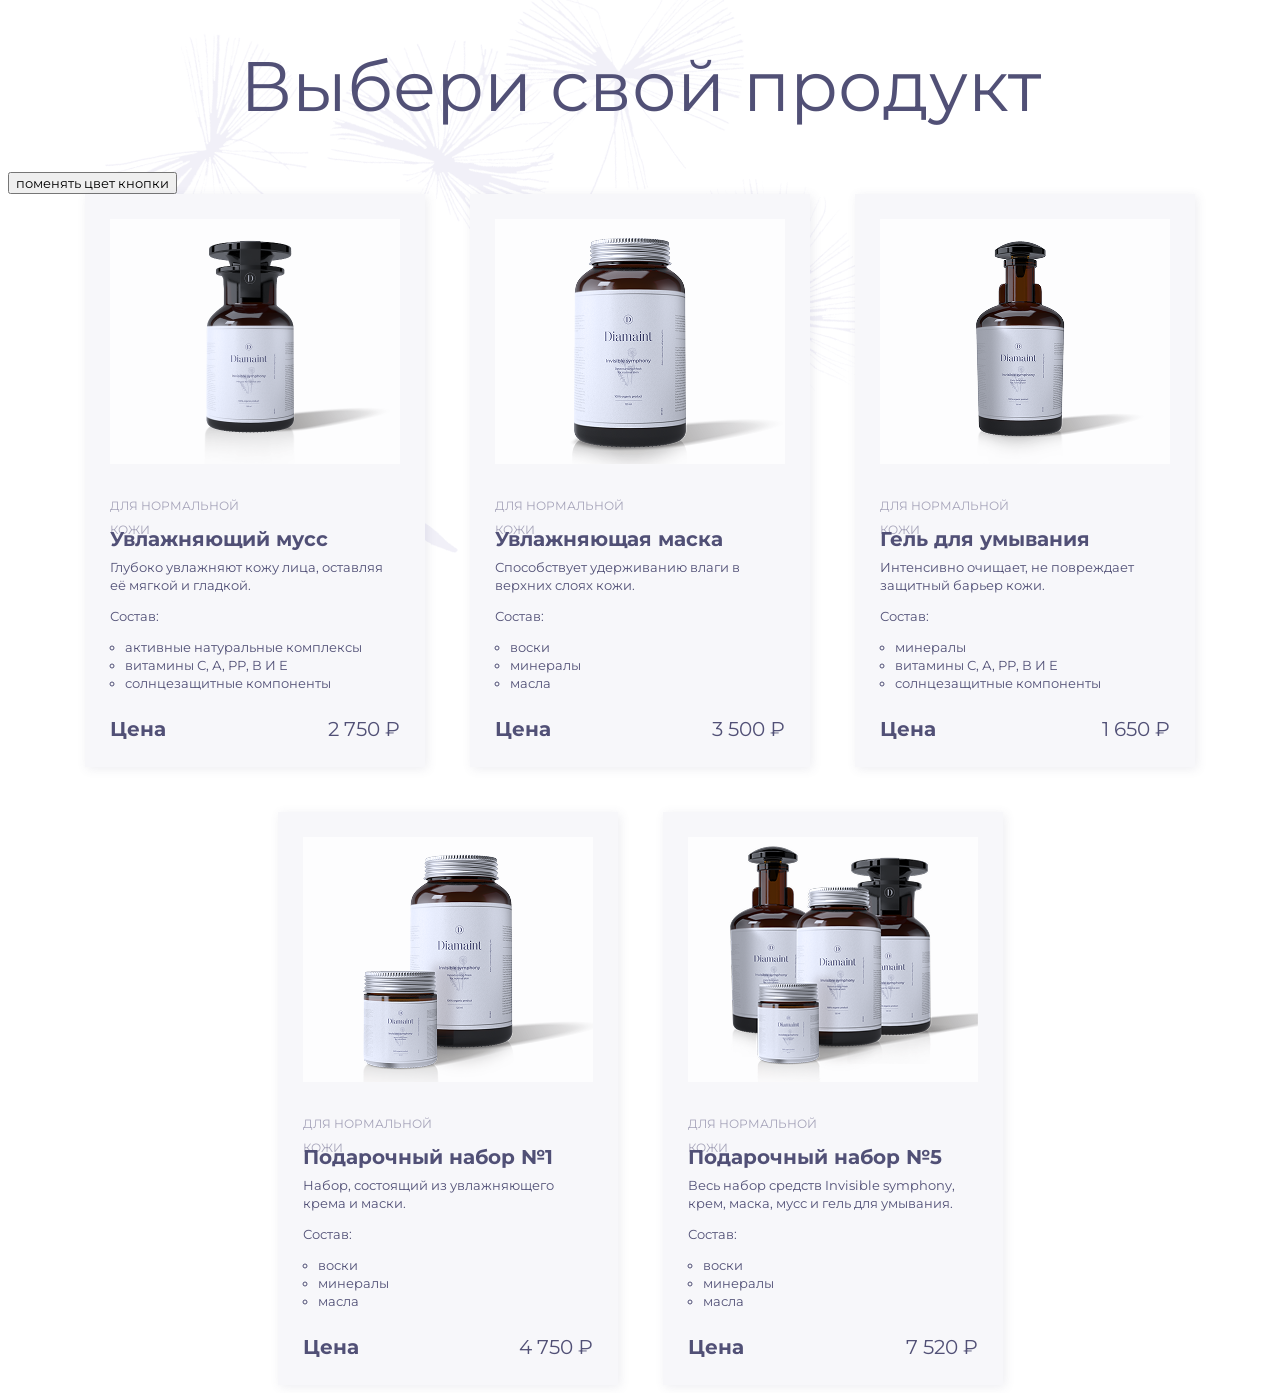
==== index.html @ d0bd5345 "fixed arrays" ====
<!DOCTYPE html>
<html lang="en">
<head>
  <meta charset="UTF-8">
  <meta name="viewport" content="width=device-width, initial-scale=1.0">
  <link rel="preconnect" href="https://fonts.googleapis.com">
  <link rel="preconnect" href="https://fonts.gstatic.com" crossorigin>
  <link href="https://fonts.googleapis.com/css2?family=Montserrat:ital,wght@0,100..900;1,100..900&display=swap" rel="stylesheet">
  <link rel="stylesheet" href="style/style.css">
  <title>Document</title>
</head>
<body style="font-family: Montserrat;">
  <div class="bg-main"></div>
  <main>
    <h1 class="main-title">Выбери свой продукт</h1>
    <button id="color-btn">поменять цвет кнопки</button>
    <div class="product-card-wrapper">
      <section class="product-card">
          <img src="/images/moisturizing-mousse.png" alt="Увлажняющий мусс" class="product-card__img" width="290" height="245">  
          <p class="product-card__for-skin">для нормальной кожи</p>
          <h3 class="product-card__title">Увлажняющий мусс</h3>
          <p class="product-card__descr">Глубоко увлажняют кожу лица, оставляя её мягкой и гладкой.</p>
          <span class="product-card__text">Состав:</span>
          <ul class="product-card__composition">
            <li class="product-card__item" type="circle">активные натуральные комплексы</li>
            <li class="product-card__item" type="circle">витамины С, А, РР, В И Е</li>
            <li class="product-card__item" type="circle">солнцезащитные компоненты</li>
          </ul>
          <div class="product-card__price-wrapper">
            <span class="product-card__price-text">Цена</span>
            <span class="product-card__price">2 750 &#8381</span>
        </div>
      </section> 
      <section class="product-card">
          <img src="/images/moisturizing-mask.png" alt="Увлажняющая маска" class="product-card__img" width="290" height="245">  
          <p class="product-card__for-skin">для нормальной кожи</p>
          <h3 class="product-card__title">Увлажняющая маска</h3>
          <p class="product-card__descr">Способствует удерживанию влаги в верхних слоях кожи.</p>
          <span class="product-card__text">Состав:</span>
          <ul class="product-card__composition">
            <li class="product-card__item" type="circle">воски</li>
            <li class="product-card__item" type="circle">минералы</li>
            <li class="product-card__item" type="circle">масла</li>
          </ul>
          <div class="product-card__price-wrapper">
            <span class="product-card__price-text">Цена</span>
            <span class="product-card__price">3 500 &#8381</span>
        </div>
      </section> 
      <section class="product-card">
          <img src="/images/face-wash-gel.png" alt="Гель для умывания" class="product-card__img" width="290" height="245">  
          <p class="product-card__for-skin">для нормальной кожи</p>
          <h3 class="product-card__title">Гель для умывания</h3>
          <p class="product-card__descr">Интенсивно очищает, не повреждает защитный барьер кожи.</p>
          <span class="product-card__text">Состав:</span>
          <ul class="product-card__composition">
            <li class="product-card__item" type="circle">минералы</li>
            <li class="product-card__item" type="circle">витамины С, А, РР, В И Е</li>
            <li class="product-card__item" type="circle">солнцезащитные компоненты</li>
          </ul>
          <div class="product-card__price-wrapper">
            <span class="product-card__price-text">Цена</span>
            <span class="product-card__price">1 650 &#8381</span>
        </div>
      </section> 
      <section class="product-card">
          <img src="/images/gift-set-number-1.png" alt="Подарочный набор №1" class="product-card__img" width="290" height="245">  
          <p class="product-card__for-skin">для нормальной кожи</p>
          <h3 class="product-card__title">Подарочный набор №1</h3>
          <p class="product-card__descr">Набор, состоящий из увлажняющего крема и маски.</p>
          <span class="product-card__text">Состав:</span>
          <ul class="product-card__composition">
            <li class="product-card__item" type="circle">воски</li>
            <li class="product-card__item" type="circle">минералы</li>
            <li class="product-card__item" type="circle">масла</li>
          </ul>
          <div class="product-card__price-wrapper">
            <span class="product-card__price-text">Цена</span>
            <span class="product-card__price">4 750 &#8381</span>
        </div>
      </section> 
      <section class="product-card">
          <img src="/images/gift-set-number-5.png" alt="Подарочный набор №5" class="product-card__img" width="290" height="245">  
          <p class="product-card__for-skin">для нормальной кожи</p>
          <h3 class="product-card__title">Подарочный набор №5</h3>
          <p class="product-card__descr">Весь набор средств Invisible symphony, крем, маска, мусс и гель для умывания.</p>
          <span class="product-card__text">Состав:</span>
          <ul class="product-card__composition">
            <li class="product-card__item" type="circle">воски</li>
            <li class="product-card__item" type="circle">минералы</li>
            <li class="product-card__item" type="circle">масла</li>
          </ul>
          <div class="product-card__price-wrapper">
            <span class="product-card__price-text">Цена</span>
            <span class="product-card__price">7 520 &#8381</span>
        </div>
      </section> 
    </div>
    <script src="script.js"></script>
    <script src="script_homework_5.js"></script>
    <script src="script_homework_6.js"></script>
  </main>
</body>
</html>
---- style/style.css ----
* {
  font-family: 'Montserrat';
  box-sizing: border-box;
}

.bg-main {
 background-image: url(../images/bg-main.png);
 position: absolute;
 width: 790px;
 height: 697px;
 top: 0;
 left: 85px;
 z-index: -1;
}

.main-title {
  top: 220px;
  font-weight: 400;
  font-style: normal;
  font-size: 70px;
  line-height: 78px;
  letter-spacing: 0;
  text-align: center;
  color: #515076;  
}

.product-card-wrapper {
  height: 1191px;
  width: 1110px;
  gap: 45px;
  flex-wrap: wrap;
  top: 408px;
  left: 85px;
  display: flex;
  justify-content: center;
  align-items: center;
  margin: 0 auto;
}

.product-card {
  width: 340px;
  height: 573px;
  padding: 25px 25px 303px 25px;
  box-shadow: 2px 2px 10px 0px rgba(81, 80, 118, 0.1);
  background-color: #F7F7FA;
  border: 1px;
  position: relative;
  box-sizing: border-box;
}

.product-card__img {
  display: block;
  width: 290px;
  height: 245px;
  left: 880px;
  top: 433px;
  margin: 0 auto;
}

.product-card__for-skin {
  width: 171px;
  height: 20px;
  top: 708px;
  left: 880px;
  margin-top: 30px;
  font-weight: 400;
  font-size: 12px;
  line-height: 24px;
  text-transform: uppercase;
  color: #A5A3B9;
}

.product-card__title {
  font-weight: 700;
  font-size: 20px;
  line-height: 27px;
  color: #515076;
  margin: 0;
}

.product-card__descr {
  font-size: 13px;
  line-height: 18px;
  font-weight: 400;
  color: #515076;
  margin-top: 5px;
}

.product-card__composition {
  font-weight: 400;
  font-size: 13px;
  line-height: 18px;
  padding: 0 0;
  margin-bottom: 25px;
}

.product-card__text {
  font-weight: 400;
  font-size: 13px;
  line-height: 18px;
  color: #515076;
  display: block;
}

.product-card__item {
  font-weight: 400;
  font-size: 13px;
  line-height: 18px;
  padding: 0 0;
  color: #515076;
  margin: 0 0 0 15px;
  font-style: normal;
}

.product-card__price-wrapper {
  width: 100%;
  min-height: 24px;
  justify-content: space-between;
  display: flex;
  box-sizing: border-box;
}

.product-card__price-text {
  font-style: normal;
  color: #515076;
  font-weight: 700;
  font-size: 20px;
  line-height: 24px;
}

.product-card__price {
  font-style: normal;
  color: #515076;
  font-weight: 400;
  font-size: 20px;
  line-height: 24px;
}

#color-btn.green {
  background-color: #0eff1a;
}

#color-btn.purple {
  background-color: #f093f0;
}
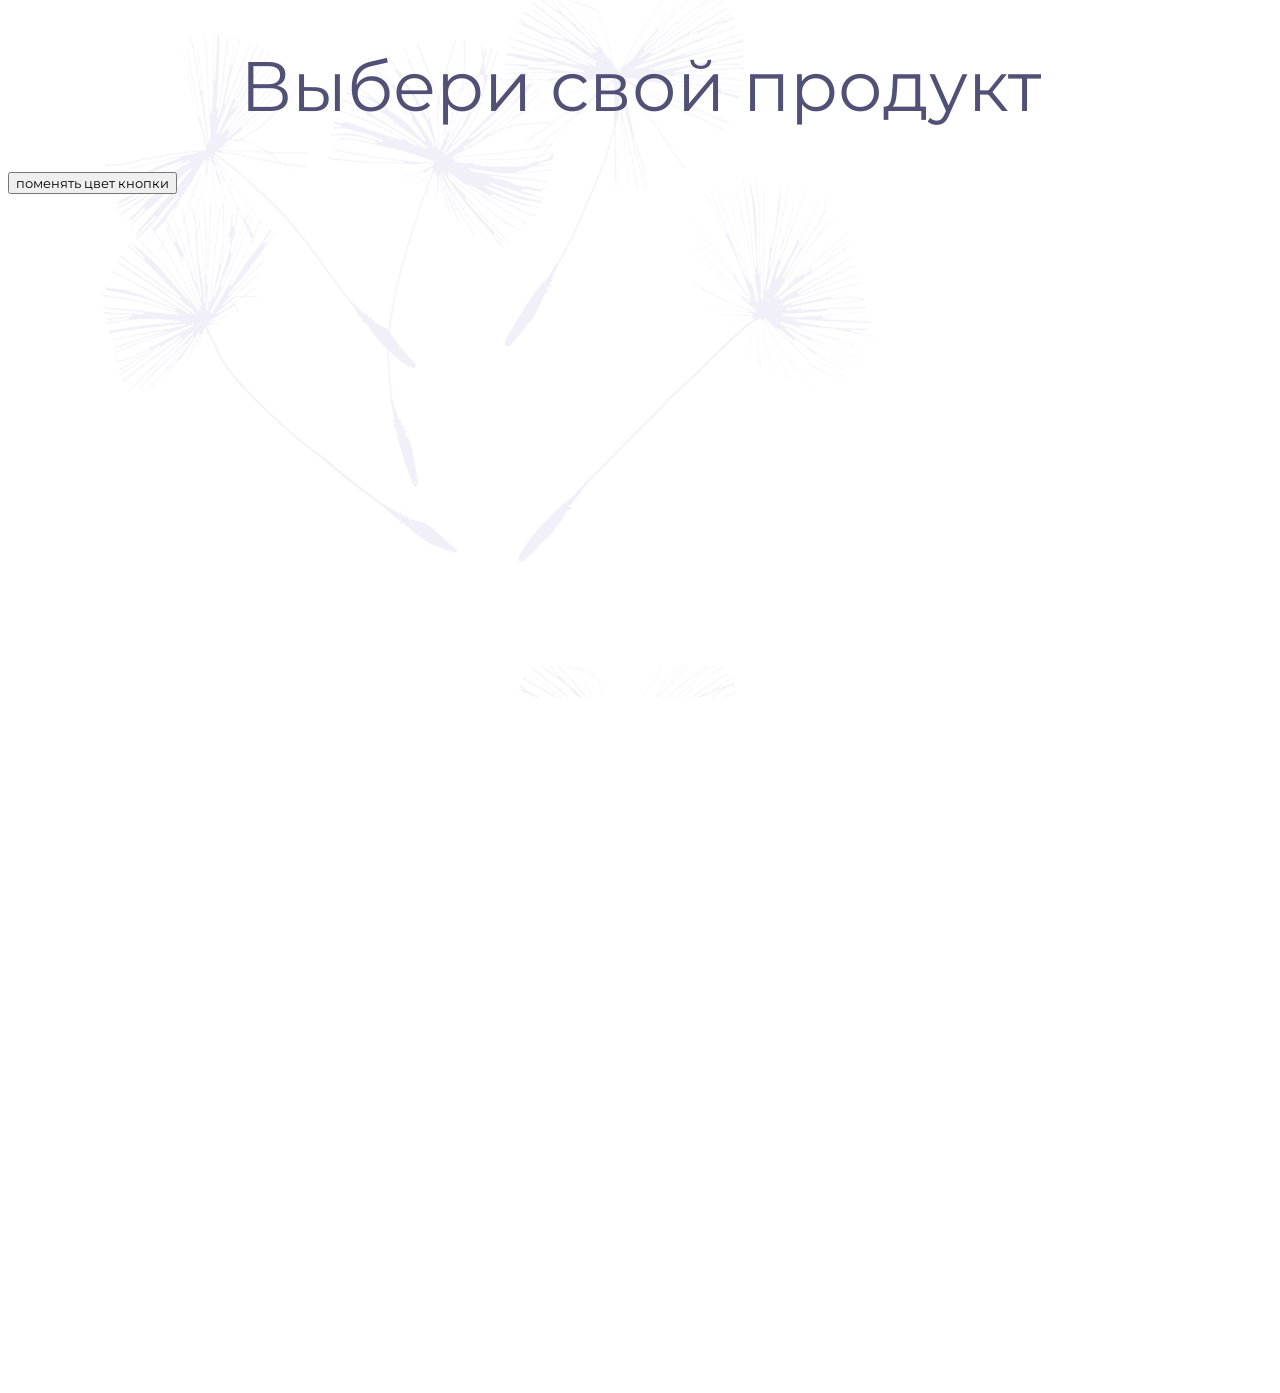
==== commit e9514b1f: "render product cards with images" ====
--- a/index.html
+++ b/index.html
@@ -14,91 +14,29 @@
   <main>
     <h1 class="main-title">Выбери свой продукт</h1>
     <button id="color-btn">поменять цвет кнопки</button>
-    <div class="product-card-wrapper">
+
+    <div class="product-card-wrapper"></div>
+
+    <template id="product-card-template">
       <section class="product-card">
-          <img src="/images/moisturizing-mousse.png" alt="Увлажняющий мусс" class="product-card__img" width="290" height="245">  
-          <p class="product-card__for-skin">для нормальной кожи</p>
-          <h3 class="product-card__title">Увлажняющий мусс</h3>
-          <p class="product-card__descr">Глубоко увлажняют кожу лица, оставляя её мягкой и гладкой.</p>
-          <span class="product-card__text">Состав:</span>
-          <ul class="product-card__composition">
-            <li class="product-card__item" type="circle">активные натуральные комплексы</li>
-            <li class="product-card__item" type="circle">витамины С, А, РР, В И Е</li>
-            <li class="product-card__item" type="circle">солнцезащитные компоненты</li>
-          </ul>
-          <div class="product-card__price-wrapper">
-            <span class="product-card__price-text">Цена</span>
-            <span class="product-card__price">2 750 &#8381</span>
+        <img class="product-card__img" src="" alt="">
+        <p class="product-card__skin-type"></p>
+        <h3 class="product-card__name"></h3>
+        <p class="product-card__descr"></p>
+        <span>Состав:</span>
+        <ul class="product-card__ingredients-list"></ul>
+        <div class="product-card__price-wrapper">
+          <span class="product-card__price-text">Цена</span>
+          <span class="product-card__price"></span>
         </div>
-      </section> 
-      <section class="product-card">
-          <img src="/images/moisturizing-mask.png" alt="Увлажняющая маска" class="product-card__img" width="290" height="245">  
-          <p class="product-card__for-skin">для нормальной кожи</p>
-          <h3 class="product-card__title">Увлажняющая маска</h3>
-          <p class="product-card__descr">Способствует удерживанию влаги в верхних слоях кожи.</p>
-          <span class="product-card__text">Состав:</span>
-          <ul class="product-card__composition">
-            <li class="product-card__item" type="circle">воски</li>
-            <li class="product-card__item" type="circle">минералы</li>
-            <li class="product-card__item" type="circle">масла</li>
-          </ul>
-          <div class="product-card__price-wrapper">
-            <span class="product-card__price-text">Цена</span>
-            <span class="product-card__price">3 500 &#8381</span>
-        </div>
-      </section> 
-      <section class="product-card">
-          <img src="/images/face-wash-gel.png" alt="Гель для умывания" class="product-card__img" width="290" height="245">  
-          <p class="product-card__for-skin">для нормальной кожи</p>
-          <h3 class="product-card__title">Гель для умывания</h3>
-          <p class="product-card__descr">Интенсивно очищает, не повреждает защитный барьер кожи.</p>
-          <span class="product-card__text">Состав:</span>
-          <ul class="product-card__composition">
-            <li class="product-card__item" type="circle">минералы</li>
-            <li class="product-card__item" type="circle">витамины С, А, РР, В И Е</li>
-            <li class="product-card__item" type="circle">солнцезащитные компоненты</li>
-          </ul>
-          <div class="product-card__price-wrapper">
-            <span class="product-card__price-text">Цена</span>
-            <span class="product-card__price">1 650 &#8381</span>
-        </div>
-      </section> 
-      <section class="product-card">
-          <img src="/images/gift-set-number-1.png" alt="Подарочный набор №1" class="product-card__img" width="290" height="245">  
-          <p class="product-card__for-skin">для нормальной кожи</p>
-          <h3 class="product-card__title">Подарочный набор №1</h3>
-          <p class="product-card__descr">Набор, состоящий из увлажняющего крема и маски.</p>
-          <span class="product-card__text">Состав:</span>
-          <ul class="product-card__composition">
-            <li class="product-card__item" type="circle">воски</li>
-            <li class="product-card__item" type="circle">минералы</li>
-            <li class="product-card__item" type="circle">масла</li>
-          </ul>
-          <div class="product-card__price-wrapper">
-            <span class="product-card__price-text">Цена</span>
-            <span class="product-card__price">4 750 &#8381</span>
-        </div>
-      </section> 
-      <section class="product-card">
-          <img src="/images/gift-set-number-5.png" alt="Подарочный набор №5" class="product-card__img" width="290" height="245">  
-          <p class="product-card__for-skin">для нормальной кожи</p>
-          <h3 class="product-card__title">Подарочный набор №5</h3>
-          <p class="product-card__descr">Весь набор средств Invisible symphony, крем, маска, мусс и гель для умывания.</p>
-          <span class="product-card__text">Состав:</span>
-          <ul class="product-card__composition">
-            <li class="product-card__item" type="circle">воски</li>
-            <li class="product-card__item" type="circle">минералы</li>
-            <li class="product-card__item" type="circle">масла</li>
-          </ul>
-          <div class="product-card__price-wrapper">
-            <span class="product-card__price-text">Цена</span>
-            <span class="product-card__price">7 520 &#8381</span>
-        </div>
-      </section> 
-    </div>
+      </section>
+    </template>
+
     <script src="script.js"></script>
-    <script src="script_homework_5.js"></script>
-    <script src="script_homework_6.js"></script>
+    <script src="homework-5.js"></script>
+    <script src="homework-6.js"></script>
+    <script type="module" src="homework-7.js"></script>
+    <script type="module" src="homework-8.js"></script>
   </main>
 </body>
-</html>
+</html>
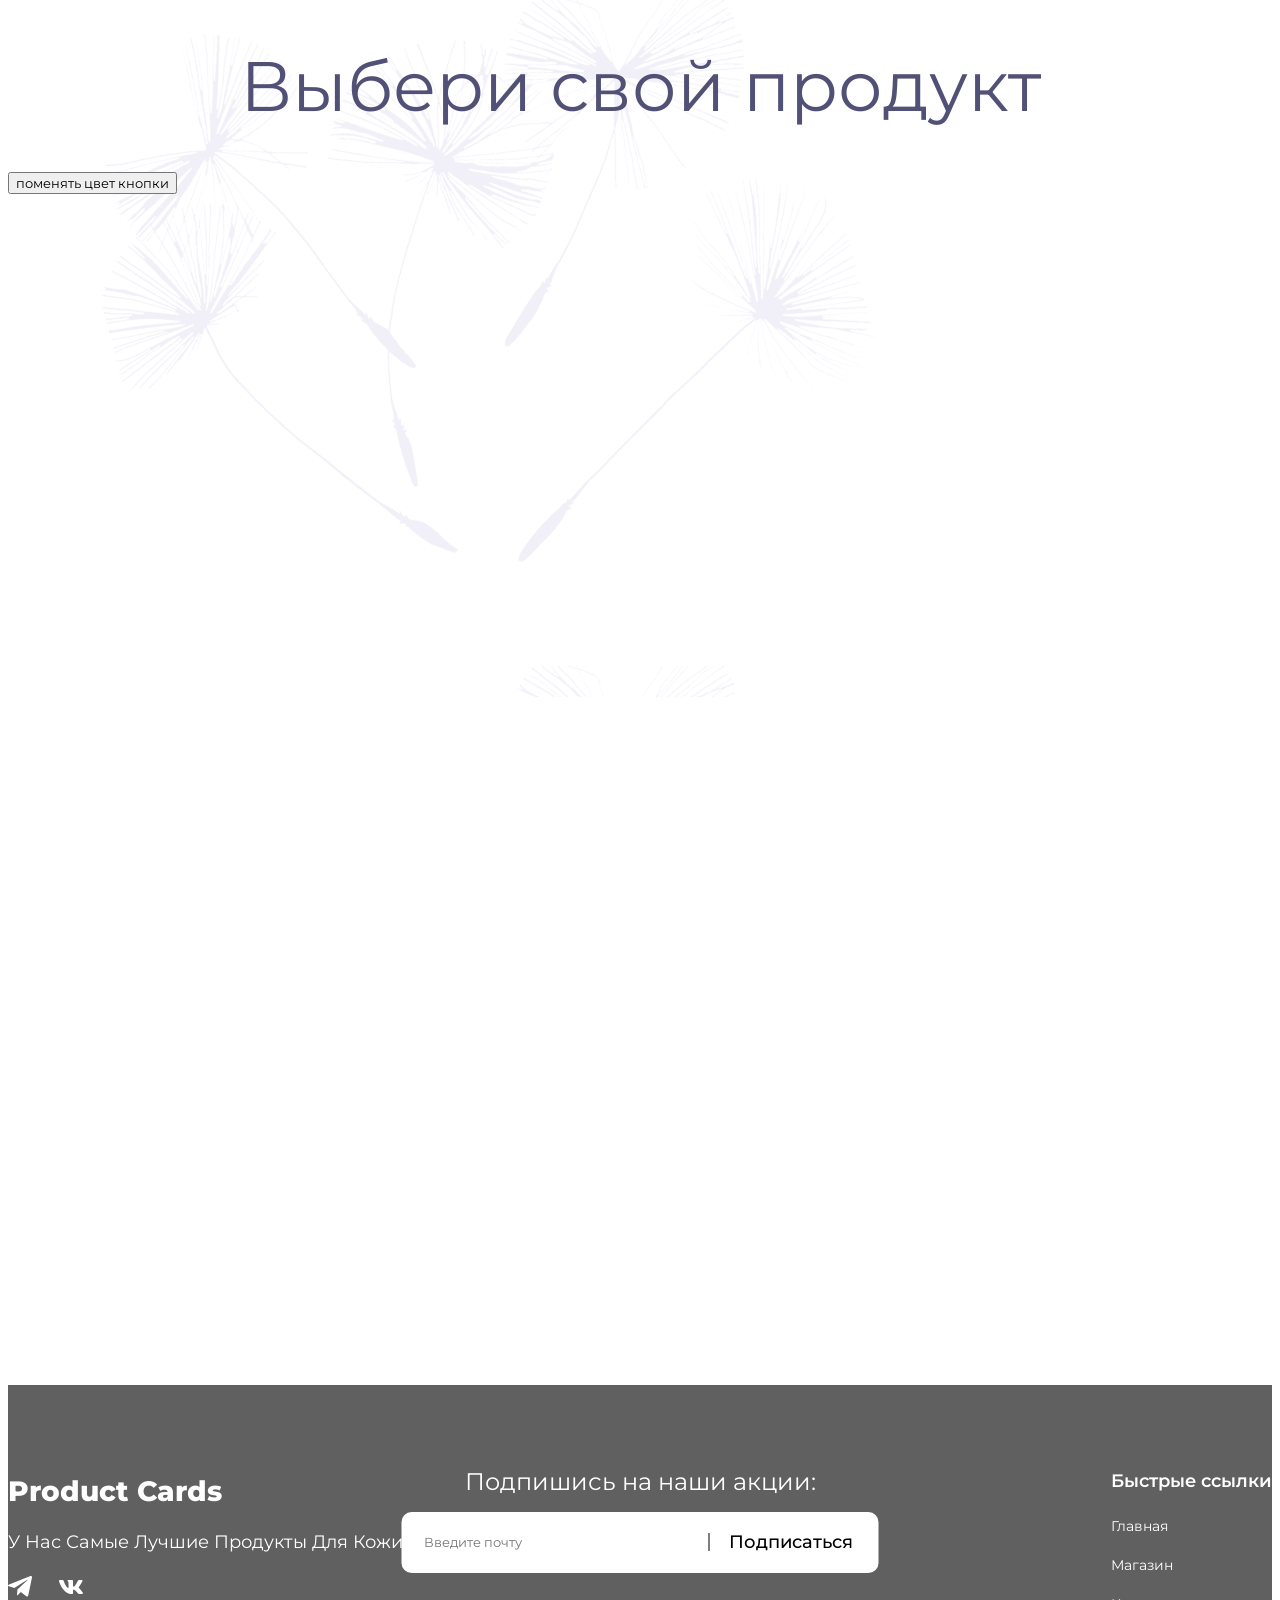
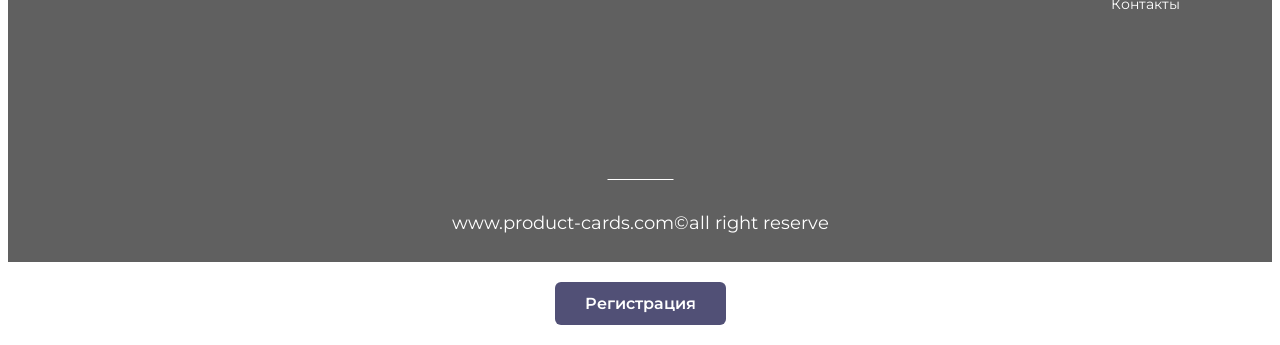
==== commit 8ba1c96b: "add footer and modal form" ====
--- a/index.html
+++ b/index.html
@@ -31,12 +31,70 @@
         </div>
       </section>
     </template>
+  </main>
+  <footer class="shop-footer">
+    <div class="footer-container">
+      <div>
+        <h2 class="footer-title">Product Cards</h2>
+        <p class="footer-subtitle">У нас самые лучшие продукты для кожи!</p>
+        <div class="footer-social">
+          <img src="./icons/telegram-icon.svg" alt="Telegram" class="footer-social__icon">
+          <img src="./icons/vk-icon.svg" alt="VK" class="footer-social__icon">
+        </div>
+      </div>
+      <p class="footer-center-text">Подпишись на наши акции:</p>
+      <form class="footer-subscribe-box" id="subscribe-form">
+        <input type="email" name="email" class="subscribe-input" placeholder="Введите почту" required>
+        <button type="submit" class="footer-button">Подписаться</button>
+      </form>
+      <nav class="footer-nav">
+        <a href="#" class="footer-nav__main">Быстрые ссылки</a>
+        <div class="footer-nav__links">
+          <a href="#" class="footer-link">Главная</a>
+          <a href="#" class="footer-link">Магазин</a>
+          <a href="#" class="footer-link">Контакты</a>
+        </div>
+      </nav>   
+    </div>
+    <p class="footer-site">www.product-cards.com©all right reserve</p>
+  </footer>
+
+  <button id="register-btn">Регистрация</button>
+  <div class="overlay"></div>
+   
+  <div class="modal">
+    <div class="modal__content">
+      <button class="modal__close" type="button">x</button>
+      <h2 class="registration-title">Регистрация</h2>
+      <form class="registration-form" id="reg-form">
+        <label for="firstName">Имя</label>
+        <input id="firstName" name="firstName" placeholder="Введите имя" required>
+
+        <label for="lastName">Фамилия</label>
+        <input id="lastName" name="lastName" placeholder="Введите фамилию" required>
+
+        <label for="birthDate">Дата рождения</label>
+        <input id="birthDate" name="birthDate" type="date" required>
+
+        <label for="login">Логин</label>
+        <input id="login" type="email" name="login" required minlength="5">
+
+        <label for="password">Пароль</label>
+        <input id="password" name="password" type="password" required minlength="6">
+
+        <label for="repeatPassword">Повтор пароля</label>
+        <input id="repeatPassword" name="repeatPassword" type="password" required minlength="6">
+
+        <button type="submit">Зарегистрироваться</button>
+      </form>
+    </div>
+  </div>
 
     <script src="script.js"></script>
     <script src="homework-5.js"></script>
     <script src="homework-6.js"></script>
     <script type="module" src="homework-7.js"></script>
     <script type="module" src="homework-8.js"></script>
-  </main>
+    <script type="module" src="homework-9.js"></script>    
 </body>
 </html>
--- a/style/style.css
+++ b/style/style.css
@@ -1,3 +1,11 @@
+.modal {
+  z-index: 1001;
+}
+
+.overlay {
+  z-index: 1000;
+}
+
 * {
   font-family: 'Montserrat';
   box-sizing: border-box;
@@ -142,4 +150,288 @@
 
 #color-btn.purple {
   background-color: #f093f0;
-}+}
+
+.shop-footer {
+  width: 100%;
+  max-width: 1728px;
+  height: 477px;
+  background-color: #606060;
+  position: relative;
+  display: flex;
+  justify-content: center;
+  margin: 0 auto;
+}
+
+.footer-container {
+  width: 1569px;
+  height: 147px;
+  display: flex;
+  justify-content: space-between;
+  align-items: flex-start;
+  position: relative;
+  margin-top: 85px;
+}
+
+.footer-nav {
+  display: flex;
+  flex-direction: column;
+  align-items: flex-start;
+}
+
+.footer-nav__main {
+  display: block;
+  margin-bottom: 23px;
+  font-size: 18px;
+  font-weight: 600;
+  color: #fff;
+  text-decoration: none;
+}
+
+.footer-nav__links {
+  text-decoration: none;
+  display: flex;
+  flex-direction: column;
+  color: #fff;
+}
+
+.footer-link {
+  font-size: 14px;
+  line-height: 22px;
+  display: block;
+  color: #fff;
+  text-decoration: none;
+}
+
+.footer-link:not(:last-child) {
+  margin-bottom: 17px;
+}
+
+.footer-title {
+  font-weight: 800;
+  font-size: 28px;
+  line-height: 154%;
+  text-transform: capitalize;
+  color: #fff;
+  margin: 0; 
+}
+
+.footer-subtitle {
+  font-weight: 400;
+  font-size: 18px;
+  line-height: 154%;
+  text-transform: capitalize;
+  color: #fff;
+  margin-top: 16px;
+}
+
+.footer-social {
+  display: flex;
+  align-items: center;
+  flex-direction: row;
+  gap: 27px;
+  margin-top: 16px;
+}
+
+.footer-social__icon {
+  width: 24px;
+  height: 24px;
+  display: block;
+  object-fit: contain;
+}
+
+.footer-social__icon:hover {
+  opacity: 0.7;
+}
+
+.footer-center-text {
+  position: absolute;
+  top: 0;
+  left: 50%;
+  transform: translateX(-50%);
+  margin-top: 0;
+  font-size: 24px;
+  font-weight: 400;
+  line-height: 100%;
+  color: #fff;
+  white-space: nowrap;
+}
+
+.footer-subscribe-box {
+  position: absolute;
+  top: 42px;
+  left: 50%;
+  transform: translateX(-50%);
+  width: 477px;
+  height: 61px;
+  background-color: #fff;
+  border-radius: 10px;
+  display: flex;
+  align-items: center;
+  justify-content: space-between;
+  padding: 0 20px;
+  box-sizing: border-box;
+}
+
+.subscribe-placeholder {
+  font-family: Montserrat;
+  font-weight: 500;
+  font-size: 14px;
+  line-height: 100%;
+  color: rgba(0, 0, 0, 0.75);
+}
+
+.footer-button {
+  position: relative;
+  font-family: Montserrat;
+  font-weight: 500;
+  font-size: 18px;
+  line-height: 100%;
+  color: #000;
+  cursor: pointer;
+  padding-left: 20px;
+}
+
+.footer-button::before {
+  content: "";
+  position: absolute;
+  left: 0;
+  top: 50%;
+  transform: translateY(-50%);
+  width: 1px;
+  height: 18px;
+  background: #000;
+}
+
+.footer-site {
+  position: absolute;
+  bottom: 28px;
+  left: 50%;
+  transform: translateX(-50%);
+  font-weight: 400;
+  font-size: 18px;
+  color: #fff;
+  margin: 0;
+  white-space: nowrap;
+}
+
+.footer-site::before {
+  content: "";
+  position: absolute;
+  top: -33px;
+  left: 50%;
+  transform: translateX(-50%);
+  width: 66px;
+  height: 1px;
+  background: #fff;
+}
+
+.subscribe-input,
+.footer-button {
+  outline: none;
+  border: none;
+  background: none;
+}
+
+.modal {
+  display: none;
+  position: fixed;
+  top: 50%;
+  left: 50%;
+  transform: translate(-50%, -50%);
+  z-index: 1001;
+  background: white;
+  padding: 20px;
+  border-radius: 8px;
+}
+
+.modal.modal-showed {
+  display: block;
+}
+
+.overlay {
+  display: none;
+  position: fixed;
+  top: 0;
+  left: 0;
+  width: 100vw;
+  height: 100vh;
+  background: rgba(0, 0, 0, 0.5);
+  z-index: 1000;
+}
+
+.overlay.show {
+  display: block;
+}
+
+.registration-form {
+  display: flex;
+  flex-direction: column;
+  gap: 12px;
+  padding: 20px;
+}
+
+.registration-title {
+  display: inline-block;
+  margin-left: 20px;
+  margin-top: 30px;
+}
+
+.modal__close {
+  float: right;
+  cursor: pointer;
+  border: none;
+  background: none;
+  font-size: 20px;
+}
+
+#register-btn {
+  display: block;
+  margin: 20px auto;
+  padding: 12px 30px;
+  background-color: #515076;
+  color: #fff;
+  border: none;
+  border-radius: 6px;
+  font-size: 16px;
+  font-weight: 600;
+  cursor: pointer;
+  font-family: 'Montserrat', sans-serif;
+}
+
+#register-btn:hover {
+  opacity: 0.85;
+}
+
+.registration-form label {
+  font-size: 13px;
+  font-weight: 600;
+  color: #515076;
+  margin-top: 4px;
+}
+
+.registration-form input {
+  padding: 8px 12px;
+  border: 1px solid #ccc;
+  border-radius: 6px;
+  font-size: 14px;
+  font-family: 'Montserrat', sans-serif;
+  outline: none;
+}
+
+.registration-form input:focus {
+  border-color: #515076;
+}
+
+.registration-form button[type="submit"] {
+  margin-top: 12px;
+  padding: 10px;
+  background-color: #515076;
+  color: #fff;
+  border: none;
+  border-radius: 6px;
+  font-size: 15px;
+  font-weight: 600;
+  cursor: pointer;
+  font-family: 'Montserrat', sans-serif;
+}
